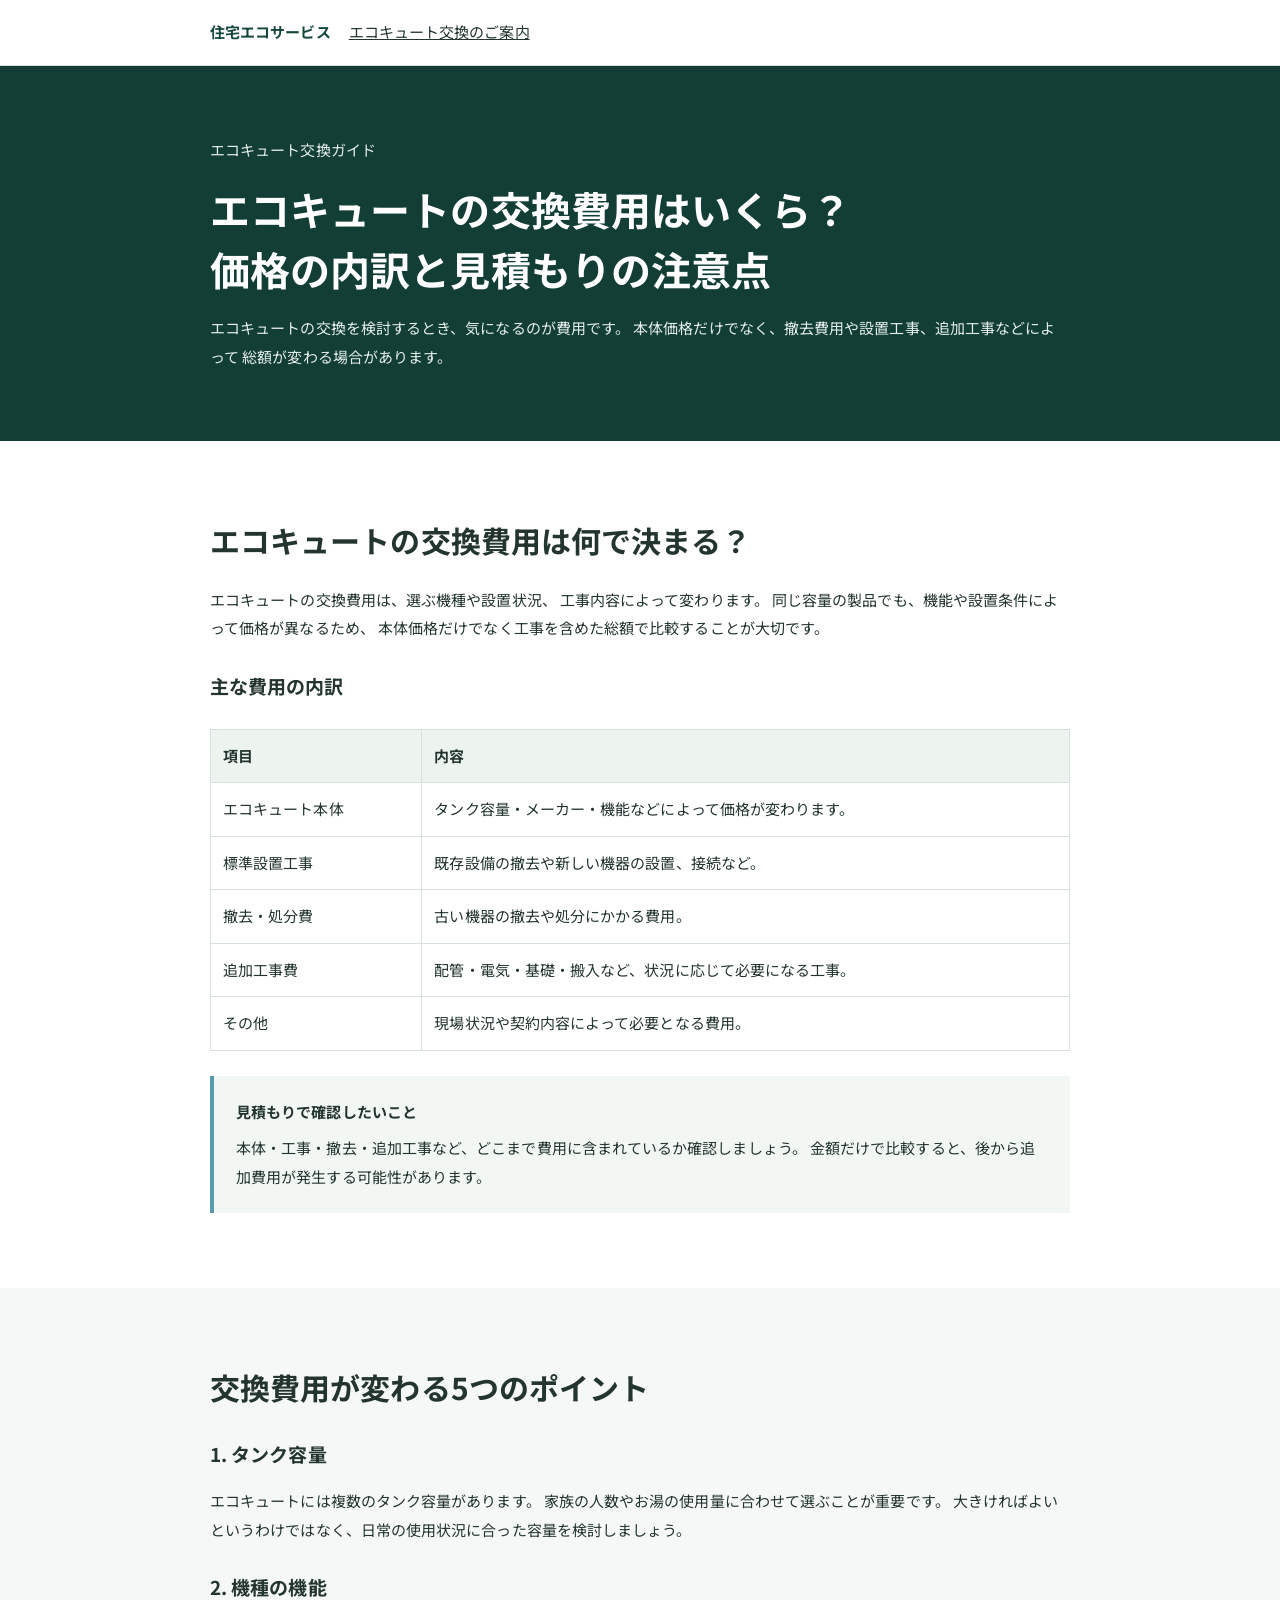
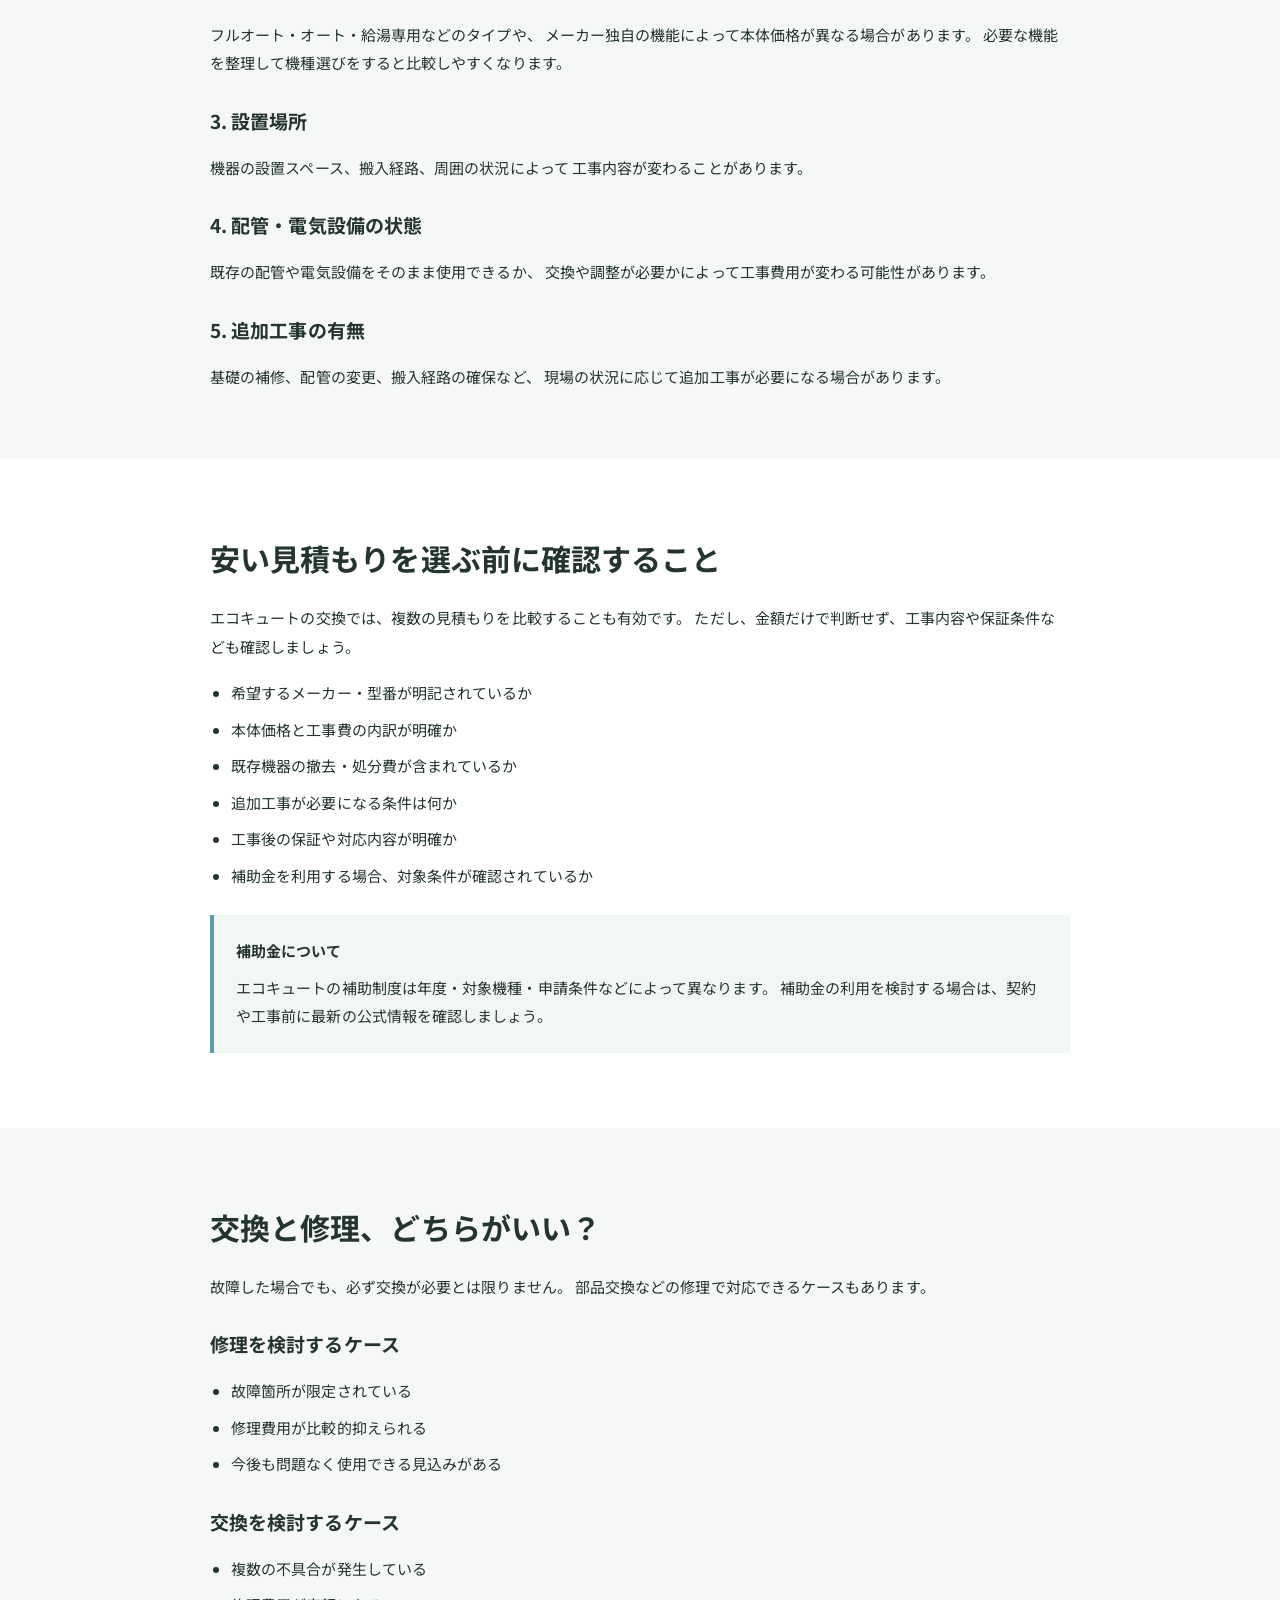
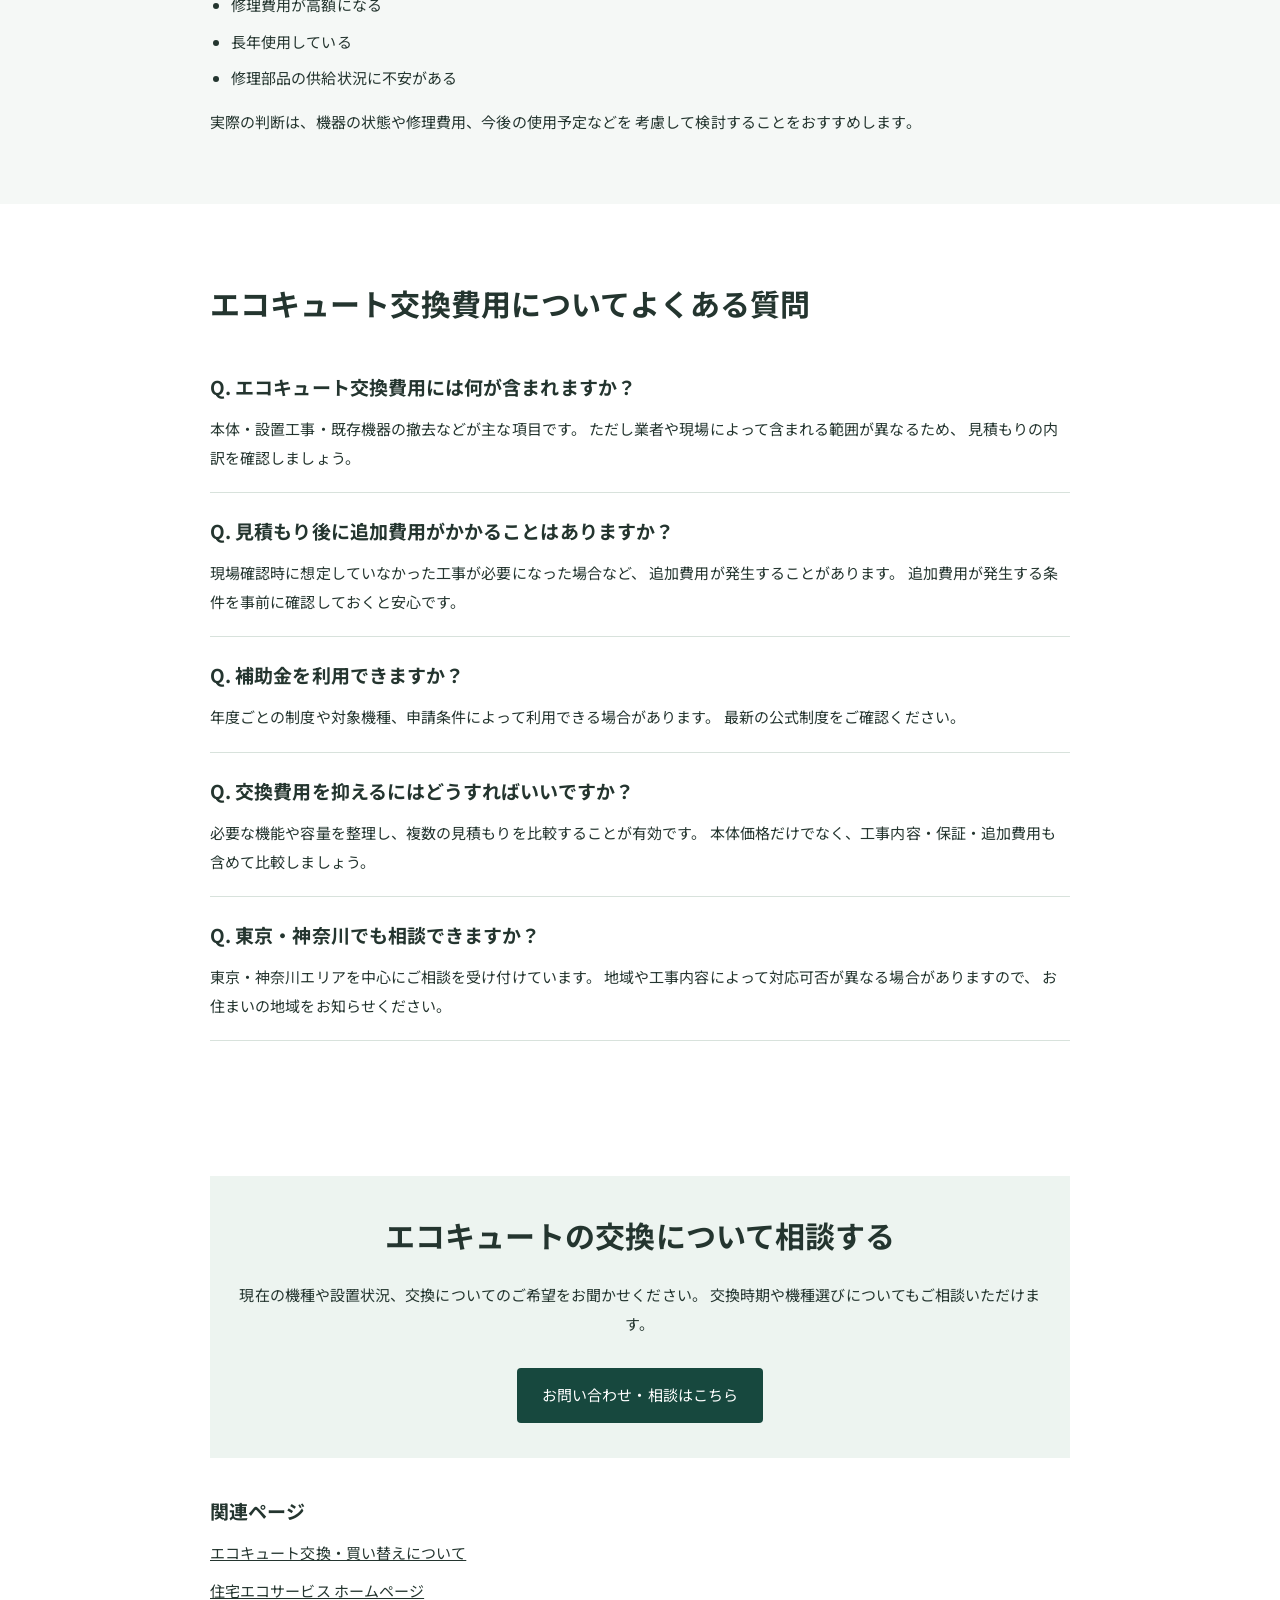
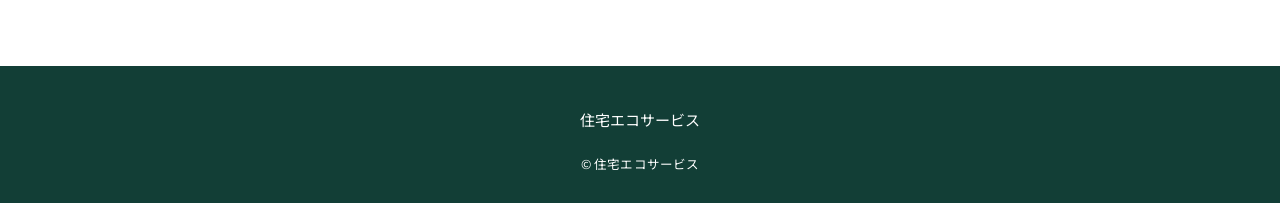
==== ecocute-cost.html @ 46968ae4 "Create ecocute-cost.html" ====
<!DOCTYPE html>
<html lang="ja">
<head>
  <meta charset="utf-8">
  <meta name="viewport" content="width=device-width, initial-scale=1">

  <title>エコキュート交換費用はいくら？費用の内訳と注意点｜住宅エコサービス</title>

  <meta name="description" content="エコキュート交換費用は機種・設置状況・工事内容によって異なります。本体価格、工事費、追加費用の内訳や見積もり時の注意点を分かりやすく解説。東京・神奈川で交換を検討中の方へ。">

  <link rel="canonical" href="https://jutakuecoservice-art.github.io/jutaku-eco-service/ecocute-cost.html">

  <link rel="stylesheet" href="style.css">

  <style>
    .cost-page {
      color: #24352f;
      line-height: 1.9;
    }

    .cost-wrap {
      max-width: 900px;
      margin: auto;
      padding: 0 20px;
    }

    .cost-hero {
      background: #123e36;
      color: white;
      padding: 55px 20px;
    }

    .cost-hero h1 {
      font-size: clamp(26px, 4vw, 40px);
      line-height: 1.5;
      margin: 15px 0;
    }

    .cost-hero p {
      color: #e4eee9;
    }

    .cost-section {
      padding: 50px 0;
    }

    .cost-section h2 {
      font-size: clamp(22px, 3vw, 30px);
      line-height: 1.6;
      margin-bottom: 22px;
    }

    .cost-section h3 {
      font-size: 19px;
      margin: 25px 0 10px;
    }

    .cost-section p {
      margin-bottom: 18px;
    }

    .cost-box {
      background: #f2f7f4;
      padding: 22px;
      border-left: 4px solid #5a9bb0;
      margin: 25px 0;
    }

    .cost-box strong {
      display: block;
      margin-bottom: 8px;
    }

    .cost-list {
      padding-left: 1.4em;
    }

    .cost-list li {
      margin: 8px 0;
    }

    .cost-table {
      width: 100%;
      border-collapse: collapse;
      margin: 25px 0;
    }

    .cost-table th,
    .cost-table td {
      border: 1px solid #d8e2dc;
      padding: 12px;
      text-align: left;
    }

    .cost-table th {
      background: #edf4f0;
    }

    .cost-faq {
      border-bottom: 1px solid #d8e2dc;
      padding: 20px 0;
    }

    .cost-faq h3 {
      margin: 0 0 10px;
    }

    .cost-faq p {
      margin: 0;
    }

    .cost-cta {
      background: #edf4f0;
      text-align: center;
      padding: 35px 20px;
      margin: 35px 0;
    }

    .cost-cta h2 {
      margin-top: 0;
    }

    .cost-cta a {
      display: inline-block;
      background: #17483e;
      color: white;
      text-decoration: none;
      padding: 13px 25px;
      margin-top: 12px;
      border-radius: 4px;
    }

    .cost-links a {
      display: block;
      margin: 10px 0;
    }

    @media(max-width:600px) {
      .cost-table th,
      .cost-table td {
        padding: 8px;
        font-size: 14px;
      }
    }
  </style>
</head>

<body class="cost-page">

<header style="padding:18px 20px;border-bottom:1px solid #ddd">
  <div class="cost-wrap">
    <a href="./" style="color:#17483e;text-decoration:none;font-weight:bold">
      住宅エコサービス
    </a>
    <span style="margin-left:15px">
      <a href="ecocute.html">エコキュート交換のご案内</a>
    </span>
  </div>
</header>

<main>

  <section class="cost-hero">
    <div class="cost-wrap">
      <p>エコキュート交換ガイド</p>

      <h1>エコキュートの交換費用はいくら？<br>価格の内訳と見積もりの注意点</h1>

      <p>
        エコキュートの交換を検討するとき、気になるのが費用です。
        本体価格だけでなく、撤去費用や設置工事、追加工事などによって
        総額が変わる場合があります。
      </p>
    </div>
  </section>

  <section class="cost-section">
    <div class="cost-wrap">

      <h2>エコキュートの交換費用は何で決まる？</h2>

      <p>
        エコキュートの交換費用は、選ぶ機種や設置状況、
        工事内容によって変わります。
        同じ容量の製品でも、機能や設置条件によって価格が異なるため、
        本体価格だけでなく工事を含めた総額で比較することが大切です。
      </p>

      <h3>主な費用の内訳</h3>

      <table class="cost-table">
        <thead>
          <tr>
            <th>項目</th>
            <th>内容</th>
          </tr>
        </thead>

        <tbody>
          <tr>
            <td>エコキュート本体</td>
            <td>タンク容量・メーカー・機能などによって価格が変わります。</td>
          </tr>

          <tr>
            <td>標準設置工事</td>
            <td>既存設備の撤去や新しい機器の設置、接続など。</td>
          </tr>

          <tr>
            <td>撤去・処分費</td>
            <td>古い機器の撤去や処分にかかる費用。</td>
          </tr>

          <tr>
            <td>追加工事費</td>
            <td>配管・電気・基礎・搬入など、状況に応じて必要になる工事。</td>
          </tr>

          <tr>
            <td>その他</td>
            <td>現場状況や契約内容によって必要となる費用。</td>
          </tr>
        </tbody>
      </table>

      <div class="cost-box">
        <strong>見積もりで確認したいこと</strong>
        本体・工事・撤去・追加工事など、どこまで費用に含まれているか確認しましょう。
        金額だけで比較すると、後から追加費用が発生する可能性があります。
      </div>

    </div>
  </section>

  <section class="cost-section" style="background:#f5f8f6">
    <div class="cost-wrap">

      <h2>交換費用が変わる5つのポイント</h2>

      <h3>1. タンク容量</h3>
      <p>
        エコキュートには複数のタンク容量があります。
        家族の人数やお湯の使用量に合わせて選ぶことが重要です。
        大きければよいというわけではなく、日常の使用状況に合った容量を検討しましょう。
      </p>

      <h3>2. 機種の機能</h3>
      <p>
        フルオート・オート・給湯専用などのタイプや、
        メーカー独自の機能によって本体価格が異なる場合があります。
        必要な機能を整理して機種選びをすると比較しやすくなります。
      </p>

      <h3>3. 設置場所</h3>
      <p>
        機器の設置スペース、搬入経路、周囲の状況によって
        工事内容が変わることがあります。
      </p>

      <h3>4. 配管・電気設備の状態</h3>
      <p>
        既存の配管や電気設備をそのまま使用できるか、
        交換や調整が必要かによって工事費用が変わる可能性があります。
      </p>

      <h3>5. 追加工事の有無</h3>
      <p>
        基礎の補修、配管の変更、搬入経路の確保など、
        現場の状況に応じて追加工事が必要になる場合があります。
      </p>

    </div>
  </section>

  <section class="cost-section">
    <div class="cost-wrap">

      <h2>安い見積もりを選ぶ前に確認すること</h2>

      <p>
        エコキュートの交換では、複数の見積もりを比較することも有効です。
        ただし、金額だけで判断せず、工事内容や保証条件なども確認しましょう。
      </p>

      <ul class="cost-list">
        <li>希望するメーカー・型番が明記されているか</li>
        <li>本体価格と工事費の内訳が明確か</li>
        <li>既存機器の撤去・処分費が含まれているか</li>
        <li>追加工事が必要になる条件は何か</li>
        <li>工事後の保証や対応内容が明確か</li>
        <li>補助金を利用する場合、対象条件が確認されているか</li>
      </ul>

      <div class="cost-box">
        <strong>補助金について</strong>
        エコキュートの補助制度は年度・対象機種・申請条件などによって異なります。
        補助金の利用を検討する場合は、契約や工事前に最新の公式情報を確認しましょう。
      </div>

    </div>
  </section>

  <section class="cost-section" style="background:#f5f8f6">
    <div class="cost-wrap">

      <h2>交換と修理、どちらがいい？</h2>

      <p>
        故障した場合でも、必ず交換が必要とは限りません。
        部品交換などの修理で対応できるケースもあります。
      </p>

      <h3>修理を検討するケース</h3>
      <ul class="cost-list">
        <li>故障箇所が限定されている</li>
        <li>修理費用が比較的抑えられる</li>
        <li>今後も問題なく使用できる見込みがある</li>
      </ul>

      <h3>交換を検討するケース</h3>
      <ul class="cost-list">
        <li>複数の不具合が発生している</li>
        <li>修理費用が高額になる</li>
        <li>長年使用している</li>
        <li>修理部品の供給状況に不安がある</li>
      </ul>

      <p>
        実際の判断は、機器の状態や修理費用、今後の使用予定などを
        考慮して検討することをおすすめします。
      </p>

    </div>
  </section>

  <section class="cost-section">
    <div class="cost-wrap">

      <h2>エコキュート交換費用についてよくある質問</h2>

      <div class="cost-faq">
        <h3>Q. エコキュート交換費用には何が含まれますか？</h3>
        <p>
          本体・設置工事・既存機器の撤去などが主な項目です。
          ただし業者や現場によって含まれる範囲が異なるため、
          見積もりの内訳を確認しましょう。
        </p>
      </div>

      <div class="cost-faq">
        <h3>Q. 見積もり後に追加費用がかかることはありますか？</h3>
        <p>
          現場確認時に想定していなかった工事が必要になった場合など、
          追加費用が発生することがあります。
          追加費用が発生する条件を事前に確認しておくと安心です。
        </p>
      </div>

      <div class="cost-faq">
        <h3>Q. 補助金を利用できますか？</h3>
        <p>
          年度ごとの制度や対象機種、申請条件によって利用できる場合があります。
          最新の公式制度をご確認ください。
        </p>
      </div>

      <div class="cost-faq">
        <h3>Q. 交換費用を抑えるにはどうすればいいですか？</h3>
        <p>
          必要な機能や容量を整理し、複数の見積もりを比較することが有効です。
          本体価格だけでなく、工事内容・保証・追加費用も含めて比較しましょう。
        </p>
      </div>

      <div class="cost-faq">
        <h3>Q. 東京・神奈川でも相談できますか？</h3>
        <p>
          東京・神奈川エリアを中心にご相談を受け付けています。
          地域や工事内容によって対応可否が異なる場合がありますので、
          お住まいの地域をお知らせください。
        </p>
      </div>

    </div>
  </section>

  <section class="cost-section">
    <div class="cost-wrap">

      <div class="cost-cta">
        <h2>エコキュートの交換について相談する</h2>

        <p>
          現在の機種や設置状況、交換についてのご希望をお聞かせください。
          交換時期や機種選びについてもご相談いただけます。
        </p>

        <a href="./#contact">お問い合わせ・相談はこちら</a>
      </div>

      <div class="cost-links">
        <h3>関連ページ</h3>
        <a href="ecocute.html">エコキュート交換・買い替えについて</a>
        <a href="./">住宅エコサービス ホームページ</a>
      </div>

    </div>
  </section>

</main>

<footer style="background:#123e36;color:white;padding:25px 20px;text-align:center">
  <div class="cost-wrap">
    <p>住宅エコサービス</p>
    <small>© 住宅エコサービス</small>
  </div>
</footer>

</body>
</html>
---- style.css ----
@import url('https://fonts.googleapis.com/css2?family=Noto+Sans+JP:wght@400;500;600;700;800&display=swap');
:root{--green:#17483e;--green-dark:#10362f;--green-light:#e9f1ed;--blue:#5a9bb0;--ink:#202b29;--muted:#66736f;--paper:#fff;--soft:#f5f8f6;--line:#dfe7e3;--max:1160px}
*{box-sizing:border-box}html{scroll-behavior:smooth;scroll-padding-top:90px}body{margin:0;color:var(--ink);font-family:"Noto Sans JP",sans-serif;line-height:1.85;background:#fff;font-size:15px}img{display:block;max-width:100%}a{color:inherit}button,input,select,textarea{font:inherit}.container{width:min(var(--max),calc(100% - 48px));margin-inline:auto}.skip-link{position:absolute;left:-9999px;top:0}.skip-link:focus{left:10px;z-index:99;background:#fff;padding:10px}.sr-only{position:absolute;width:1px;height:1px;padding:0;margin:-1px;overflow:hidden;clip:rect(0,0,0,0);white-space:nowrap;border:0}
.topbar{background:var(--green-dark);color:#e7f1ed;font-size:11px;letter-spacing:.04em}.topbar-inner{display:flex;justify-content:space-between;padding:6px 0}.site-header{position:sticky;top:0;z-index:20;background:rgba(255,255,255,.96);backdrop-filter:blur(12px);border-bottom:1px solid rgba(223,231,227,.8)}.header-inner{display:flex;align-items:center;justify-content:space-between;min-height:82px;gap:28px}.brand{display:flex;align-items:center;gap:11px;text-decoration:none;flex-shrink:0}.brand-mark{width:43px;height:43px;display:grid;place-items:center;border-radius:12px;background:var(--green);color:#fff;font-size:23px;font-weight:700}.brand-copy{display:flex;flex-direction:column;line-height:1.4}.brand-copy strong{font-size:17px;letter-spacing:.02em}.brand-copy small{font-size:9px;color:var(--muted);letter-spacing:.16em;margin-top:4px}.site-nav{display:flex;align-items:center;gap:25px}.site-nav a{font-size:12px;text-decoration:none;white-space:nowrap;font-weight:600}.site-nav a:hover,.footer-links a:hover{color:var(--blue)}.site-nav .nav-cta{background:var(--green);color:#fff;padding:12px 17px;border-radius:4px}.menu-toggle{display:none}
.hero{position:relative;min-height:610px;display:flex;align-items:center;color:#fff;overflow:hidden;background:var(--green-dark)}.hero-photo{position:absolute;inset:0;background:url("https://images.unsplash.com/photo-1600607687939-ce8a6c25118c?auto=format&fit=crop&w=2000&q=90") center 55%/cover no-repeat;transform:scale(1.02)}.hero-shade{position:absolute;inset:0;background:linear-gradient(90deg,rgba(12,42,36,.88) 0%,rgba(12,42,36,.70) 43%,rgba(12,42,36,.12) 100%)}.hero-content{position:relative;z-index:1;padding-top:72px;padding-bottom:100px}.eyebrow{color:var(--blue);font-size:11px;font-weight:800;letter-spacing:.19em;margin:0 0 15px}.eyebrow.light{color:#a6d6c4}.hero h1{font-size:clamp(34px,5vw,59px);line-height:1.45;letter-spacing:.025em;margin:0 0 20px;font-weight:700}.hero h1 span{color:#b4e0cf}.hero-lead{font-size:16px;line-height:2;margin:0 0 28px;color:#f0f5f2}.hero-actions{display:flex;gap:12px;flex-wrap:wrap}.button{min-height:49px;padding:13px 21px;display:inline-flex;align-items:center;justify-content:center;gap:20px;border:0;border-radius:4px;text-decoration:none;font-weight:700;font-size:13px;cursor:pointer;transition:transform .2s,background .2s}.button:hover{transform:translateY(-2px)}.button-primary{background:#c4e5d6;color:var(--green-dark)}.button-primary:hover{background:#d9f0e5}.button-ghost{border:1px solid rgba(255,255,255,.65);color:#fff;background:rgba(255,255,255,.06)}.hero-note{margin-top:30px;font-size:11px;color:#e0eae5;display:flex;align-items:center;gap:9px}.note-dot{width:7px;height:7px;border-radius:50%;background:#b4e0cf}.hero-bottom{position:absolute;z-index:1;bottom:0;left:0;right:0;display:flex;justify-content:space-between;padding-bottom:19px;font-size:10px;letter-spacing:.1em;color:#d4e3dc}.scroll-label{display:flex;align-items:center;gap:10px}.scroll-label i{display:inline-block;height:30px;width:1px;background:#c4e5d6}
.section-pad{padding:94px 0}.intro-grid,.company-grid{display:grid;grid-template-columns:.85fr 1.15fr;gap:90px}.intro h2,.section-heading h2,.promise h2,.area h2,.contact h2,.company h2{font-size:clamp(27px,3.2vw,39px);line-height:1.55;letter-spacing:.015em;margin:0;font-weight:700}.intro-copy p{margin:0 0 17px;color:#52615c;font-size:14px}.text-link{display:inline-flex;align-items:center;gap:15px;color:var(--green);font-weight:700;font-size:12px;text-decoration:none;border-bottom:1px solid #a8c6b8;padding:5px 0}.text-link span{font-size:16px}.intro-copy .text-link{margin-top:7px}
.services{background:var(--soft)}.section-heading{display:flex;justify-content:space-between;align-items:end;gap:35px;margin-bottom:37px}.section-heading>p{font-size:12px;color:var(--muted);margin:0 0 5px}.service-grid{display:grid;grid-template-columns:repeat(2,minmax(0,1fr));gap:22px}.service-card{background:#fff;border:1px solid var(--line);min-width:0;transition:box-shadow .25s,transform .25s}.service-card:hover{transform:translateY(-3px);box-shadow:0 14px 35px rgba(24,58,47,.08)}.service-card img{width:100%;height:230px;object-fit:cover}.service-body{padding:25px 27px 29px}.service-number{font-size:9px;color:var(--blue);letter-spacing:.16em;font-weight:800}.service-body h3{font-size:19px;line-height:1.55;margin:9px 0 11px}.service-body p{font-size:12px;color:var(--muted);min-height:54px;margin:0 0 16px}.service-simple{display:flex;align-items:center;min-height:270px;background:#eaf2ee}.simple-icon{margin-left:28px;width:70px;height:70px;flex:0 0 70px;display:grid;place-items:center;border-radius:50%;background:#d2e5db;color:var(--green);font-size:39px}.small-note{font-size:10px;color:#77837e;margin:17px 0 0}
.promise{background:var(--green-dark);color:#fff}.promise-grid{display:grid;grid-template-columns:.8fr 1.2fr;gap:100px}.promise-heading>p:last-child{font-size:13px;color:#c3d4cd;margin-top:20px;max-width:300px}.promise-list article{display:grid;grid-template-columns:54px 1fr;gap:20px;padding:24px 0;border-bottom:1px solid rgba(255,255,255,.16)}.promise-list article:first-child{padding-top:0}.promise-list article>span{font-size:12px;color:#a6d6c4;font-weight:700;letter-spacing:.1em}.promise-list h3{font-size:17px;margin:0 0 6px}.promise-list p{font-size:12px;color:#c3d4cd;margin:0}
.flow-grid{display:grid;grid-template-columns:repeat(4,1fr);gap:18px}.flow-grid article{position:relative;background:var(--soft);padding:24px 20px 25px;border-top:2px solid #a8cdbb}.flow-no{font-size:9px;color:var(--blue);font-weight:800;letter-spacing:.12em}.flow-icon{font-size:28px;color:var(--green);margin:15px 0 8px}.flow-grid h3{font-size:15px;margin:0 0 8px}.flow-grid p{font-size:11px;color:var(--muted);margin:0}
.area{background:#edf4f0}.area-inner{display:grid;grid-template-columns:1fr 1fr;gap:50px;align-items:center}.area-large{font-size:27px;color:var(--green);font-weight:700;margin:18px 0 8px}.area-inner>div:first-child>p:last-child{font-size:12px;color:var(--muted);max-width:420px}.area-art{min-height:260px;position:relative;overflow:hidden;display:grid;place-items:center;background:#dce9e2;border-radius:50% 42% 48% 40%}.area-circle{position:absolute;border:1px solid rgba(23,72,62,.2);border-radius:50%;width:270px;height:270px}.circle-two{width:190px;height:190px}.area-pin{font-size:56px;color:var(--green);z-index:1}.area-art span{position:absolute;font-size:10px;font-weight:800;letter-spacing:.16em;color:var(--green)}.area-art span:nth-of-type(1){top:24%;left:20%}.area-art span:nth-of-type(2){right:12%;bottom:23%}
.contact{background:#163f36;color:#fff}.contact-heading{text-align:center;max-width:680px;margin:0 auto 35px}.contact-heading>p:last-child{color:#c6d9d1;font-size:13px}.contact-options{display:grid;grid-template-columns:repeat(3,1fr);gap:12px;margin-bottom:35px}.contact-option{display:flex;align-items:center;gap:13px;padding:18px 17px;background:rgba(255,255,255,.08);border:1px solid rgba(255,255,255,.18);text-decoration:none;min-width:0}.contact-option:hover{background:rgba(255,255,255,.14)}.contact-symbol{width:39px;height:39px;display:grid;place-items:center;border-radius:50%;background:#c4e5d6;color:var(--green-dark);font-size:19px;flex-shrink:0}.line-symbol{font-weight:800}.contact-option>span:nth-child(2){display:flex;flex-direction:column;min-width:0}.contact-option strong{font-size:13px}.contact-option small{font-size:10px;color:#c6d9d1;overflow-wrap:anywhere}.contact-option>b{margin-left:auto;color:#c4e5d6}.form-panel{background:#fff;color:var(--ink);max-width:760px;margin:0 auto;padding:38px 42px;border-radius:5px}.form-heading h3{font-size:22px;margin:0}.form-heading p{font-size:12px;color:var(--muted);margin:5px 0 23px}.form-row{margin-bottom:18px}.form-row label{display:block;font-weight:700;font-size:12px;margin-bottom:7px}.form-row em{font-style:normal;font-size:9px;color:#b34c43;margin-left:6px}.form-row input,.form-row select,.form-row textarea{display:block;width:100%;border:1px solid #d6dfda;border-radius:3px;background:#fbfcfb;padding:12px 13px;outline:none;font-size:13px;color:var(--ink)}.form-row input:focus,.form-row select:focus,.form-row textarea:focus{border-color:#559783;box-shadow:0 0 0 3px rgba(85,151,131,.12)}.form-row textarea{resize:vertical}.privacy-check{display:flex;align-items:flex-start;gap:9px;font-size:11px;color:var(--muted);margin:20px 0}.privacy-check input{margin-top:5px}.privacy-check a{color:var(--green)}.submit-button{width:100%;background:var(--green);color:#fff}.submit-button:hover{background:#235b4f}.form-status{font-size:11px;color:#9b5b28;margin:12px 0 0}.form-status.success{color:#236b4f}.form-status.error{color:#b33e35}.form-panel .small-note{margin-top:8px}
.company-grid{align-items:start}.company-grid>div:first-child>p:last-child{font-size:12px;color:var(--muted)}.company-table{margin:0}.company-table>div{display:grid;grid-template-columns:150px 1fr;border-bottom:1px solid var(--line);padding:15px 0;gap:20px}.company-table dt{font-size:12px;font-weight:700}.company-table dd{font-size:12px;color:#53615b;margin:0;overflow-wrap:anywhere}
.site-footer{background:#102f29;color:#fff}.footer-main{padding:36px 0 30px;display:grid;grid-template-columns:1fr 1fr;gap:22px;align-items:center}.brand-footer .brand-mark{background:#c4e5d6;color:var(--green-dark)}.brand-footer .brand-copy small{color:#b5cbc1}.footer-main>p{font-size:12px;color:#c6d9d1;text-align:right}.footer-links{grid-column:1/-1;display:flex;flex-wrap:wrap;gap:22px;padding-top:17px;border-top:1px solid rgba(255,255,255,.14)}.footer-links a{font-size:11px;color:#d0ded8;text-decoration:none}.footer-bottom{border-top:1px solid rgba(255,255,255,.1);padding:13px 0;font-size:10px;color:#9fb6ac}.floating-contact{position:fixed;right:18px;bottom:18px;z-index:15;display:flex;gap:15px;align-items:center;background:#c4e5d6;color:var(--green-dark);text-decoration:none;padding:13px 18px;border-radius:50px;box-shadow:0 6px 20px rgba(0,0,0,.14);font-size:12px;font-weight:800}
@media(max-width:980px){.site-nav{gap:13px}.site-nav a{font-size:11px}.site-nav .nav-cta{padding:10px}.intro-grid,.company-grid{gap:45px}.promise-grid{gap:50px}.service-card img{height:200px}}
@media(max-width:760px){.container{width:min(var(--max),calc(100% - 36px))}.topbar-inner{font-size:9px;gap:12px}.topbar-inner span:last-child{text-align:right}.header-inner{min-height:70px}.brand-mark{width:38px;height:38px;font-size:20px}.brand-copy strong{font-size:15px}.menu-toggle{display:flex;width:42px;height:42px;border:1px solid var(--line);background:#fff;border-radius:4px;flex-direction:column;justify-content:center;align-items:center;gap:5px}.menu-toggle>span:not(.sr-only){width:18px;height:2px;background:var(--green)}.site-nav{display:none;position:absolute;top:100%;left:0;right:0;background:#fff;border-bottom:1px solid var(--line);padding:14px 22px 22px;align-items:stretch;flex-direction:column;gap:0;box-shadow:0 10px 18px rgba(0,0,0,.06)}.site-nav.is-open{display:flex}.site-nav a{padding:12px 0;font-size:13px;border-bottom:1px solid var(--line)}.site-nav .nav-cta{padding:12px 15px;margin-top:12px;text-align:center;border:0}.hero{min-height:620px}.hero-photo{background-position:60% center}.hero-shade{background:linear-gradient(90deg,rgba(12,42,36,.86),rgba(12,42,36,.45))}.hero-content{padding-top:64px;padding-bottom:105px}.hero h1{font-size:clamp(32px,8vw,46px)}.hero-lead{font-size:13px}.hero-bottom{font-size:9px}.section-pad{padding:66px 0}.intro-grid,.company-grid,.promise-grid,.area-inner{grid-template-columns:1fr;gap:26px}.intro h2,.section-heading h2,.promise h2,.area h2,.contact h2,.company h2{font-size:29px}.intro-copy p{font-size:13px}.section-heading{display:block;margin-bottom:26px}.section-heading>p{margin-top:13px}.service-grid{grid-template-columns:1fr;gap:16px}.service-card img{height:220px}.service-body{padding:21px}.service-body p{min-height:0}.service-simple{min-height:0}.simple-icon{margin-left:20px;width:54px;height:54px;flex-basis:54px;font-size:30px}.promise-list article{grid-template-columns:38px 1fr;gap:12px}.flow-grid{grid-template-columns:repeat(2,1fr);gap:12px}.flow-grid article{padding:18px 15px}.area-art{min-height:220px;max-width:420px;width:100%;margin:auto}.contact-options{grid-template-columns:1fr;gap:9px}.contact-option{padding:14px}.form-panel{padding:25px 20px}.form-heading h3{font-size:20px}.company-table>div{grid-template-columns:115px 1fr;gap:12px}.footer-main{grid-template-columns:1fr;gap:14px}.footer-main>p{text-align:left;margin:0}.footer-links{grid-column:auto;gap:14px}.floating-contact{right:12px;bottom:12px;padding:11px 15px}}
@media(max-width:380px){.container{width:calc(100% - 28px)}.topbar-inner span:last-child{max-width:58%}.hero-actions{align-items:stretch;flex-direction:column;max-width:290px}.hero-actions .button{justify-content:space-between}.flow-grid{grid-template-columns:1fr}.company-table>div{grid-template-columns:100px 1fr}}
@media(prefers-reduced-motion:reduce){html{scroll-behavior:auto}*,*::before,*::after{transition:none!important}}


/* ===== Premium visual refinement ===== */
:root{--green:#123f37;--green-dark:#092d2a;--green-light:#eaf3ee;--blue:#3d91a4;--gold:#c9ad70;--ink:#152b2b;--muted:#61716d;--soft:#f4f7f5}
body{letter-spacing:.005em}
.topbar{background:#082623;color:#dce9e4}
.header-inner{min-height:88px}
.brand-mark{background:linear-gradient(145deg,#1d6655,#0f3c34);box-shadow:0 5px 14px rgba(14,61,51,.15);border-radius:10px}
.site-nav a{font-size:12px}
.site-nav .nav-cta{background:linear-gradient(135deg,#164f43,#0b342d);box-shadow:0 6px 15px rgba(10,55,46,.14);padding:13px 18px}
.hero{min-height:690px}
.hero-photo{background-image:url("https://images.unsplash.com/photo-1600607687939-ce8a6c25118c?auto=format&fit=crop&w=2200&q=90");background-position:center 52%}
.hero-shade{background:linear-gradient(90deg,rgba(5,29,28,.92) 0%,rgba(5,29,28,.75) 37%,rgba(5,29,28,.18) 75%,rgba(5,29,28,.06) 100%)}
.hero-content{padding-top:84px;padding-bottom:118px}
.hero .eyebrow{color:#d5bd83}
.hero h1{font-size:clamp(40px,5.4vw,68px);line-height:1.38;letter-spacing:.045em;text-shadow:0 2px 22px rgba(0,0,0,.18)}
.hero h1 span{color:#d8c18b}
.hero-lead{font-size:16px;line-height:2.05;color:#f4f7f4}
.hero-actions .button-primary{background:linear-gradient(135deg,#d9c28a,#bda365);color:#1b332d;box-shadow:0 10px 25px rgba(0,0,0,.15)}
.hero-actions .button-ghost{border-color:rgba(255,255,255,.72);backdrop-filter:blur(8px)}
.hero-trust{display:flex;gap:14px;margin-top:32px;max-width:570px}
.hero-trust>div{min-width:130px;padding:10px 14px;border:1px solid rgba(218,198,143,.45);background:rgba(6,34,31,.33);backdrop-filter:blur(6px);display:grid;grid-template-columns:28px 1fr;column-gap:8px;align-items:center}
.trust-icon{grid-row:span 2;color:#d9c28a;font-size:22px;text-align:center}
.hero-trust strong{font-size:11px;color:#fff}
.hero-trust small{font-size:9px;color:#d9e4de}
.hero-note{font-size:10px}
.hero-bottom{color:#e8eee9}
.quick-services{position:relative;z-index:2;margin-top:-1px;background:#fff;border-bottom:1px solid #e4eae6;box-shadow:0 14px 35px rgba(14,46,39,.07)}
.quick-service-grid{display:grid;grid-template-columns:repeat(4,1fr)}
.quick-service-grid>a{display:flex;align-items:center;gap:13px;min-height:106px;padding:20px 18px;text-decoration:none;border-right:1px solid #e2e9e5;transition:background .2s}
.quick-service-grid>a:first-child{border-left:1px solid #e2e9e5}
.quick-service-grid>a:hover{background:#f2f7f4}
.quick-number{font-size:11px;letter-spacing:.08em;color:#b59b5e;font-weight:800}
.quick-service-grid>a>span:nth-child(2){display:flex;flex-direction:column;gap:3px;min-width:0}
.quick-service-grid strong{font-size:12px;color:#193d36}
.quick-service-grid small{font-size:10px;color:#6c7a74}
.quick-service-grid b{margin-left:auto;color:#43806e;font-size:17px}
.section-pad{padding:105px 0}
.eyebrow{letter-spacing:.22em}
.intro h2,.section-heading h2,.promise h2,.area h2,.contact h2,.company h2{letter-spacing:.035em}
.intro-grid{gap:105px}
.intro{background:linear-gradient(180deg,#fff 0%,#fcfdfc 100%)}
.intro-copy p{font-size:14px;line-height:2.05}
.services{background:#f3f6f4;position:relative}
.services:before{content:"";display:block;height:4px;width:100%;position:absolute;top:0;background:linear-gradient(90deg,#c7b17a,#e4d7b3,#4b9680,#173f37)}
.section-heading{margin-bottom:43px}
.service-grid{gap:24px}
.service-card{border:0;box-shadow:0 7px 24px rgba(17,54,44,.055);border-radius:4px;overflow:hidden}
.service-card:hover{box-shadow:0 18px 38px rgba(17,54,44,.13)}
.service-card img{height:250px;filter:saturate(.88)}
.service-body{padding:27px 28px 31px}
.service-number{color:#9e854b;letter-spacing:.18em}
.service-body h3{font-size:20px}
.service-body p{font-size:12px;line-height:1.95}
.service-simple{background:linear-gradient(135deg,#eaf2ed,#f7f9f7)}
.simple-icon{background:#d8e7df;color:#17483e}
.promise{background:linear-gradient(115deg,#092e2b,#103f3a 60%,#164b4b);position:relative;overflow:hidden}
.promise:after{content:"";position:absolute;right:-100px;top:-160px;width:450px;height:450px;border:1px solid rgba(213,189,131,.18);border-radius:50%;box-shadow:0 0 0 55px rgba(213,189,131,.035),0 0 0 110px rgba(213,189,131,.025);pointer-events:none}
.promise-grid{position:relative;z-index:1}
.promise-list article{border-color:rgba(213,189,131,.22)}
.promise-list article>span{color:#d9c28a}
.flow-grid article{border-top-color:#bda365;background:#f6f8f6}
.flow-icon{color:#1e6654}
.area{background:linear-gradient(120deg,#edf4ef,#f8faf8)}
.area-art{background:radial-gradient(circle at 50% 45%,#f8fbf8,#d7e7df);border:1px solid #d2e0d8}
.contact{background:linear-gradient(125deg,#0b302c,#123f39 65%,#16494a)}
.contact-heading .eyebrow{color:#d9c28a}
.contact-options{gap:14px}
.contact-option{border-color:rgba(218,198,143,.25);background:rgba(255,255,255,.075);transition:transform .2s,background .2s}
.contact-option:hover{transform:translateY(-3px);background:rgba(255,255,255,.12)}
.contact-symbol{background:#e0c98e;color:#173b33}
.line-symbol{background:#08b65a;color:white}
.form-panel{box-shadow:0 22px 60px rgba(0,0,0,.13);border-radius:6px}
.form-heading h3{letter-spacing:.02em}
.submit-button{background:linear-gradient(135deg,#174e42,#0d382f)}
.company-table>div{padding:17px 0}
.company-table dt{color:#214a40}
.site-footer{background:#082521}
.footer-bottom{color:#a4b9b0}
.floating-contact{background:linear-gradient(135deg,#d9c28a,#bda365);color:#17372f;border-radius:5px;padding:13px 18px;gap:12px;box-shadow:0 8px 24px rgba(0,0,0,.22)}
.floating-contact b{font-size:11px}
@media(max-width:980px){.hero{min-height:650px}.quick-service-grid>a{padding:16px 12px;gap:8px}.quick-service-grid strong{font-size:11px}.hero-trust>div{min-width:115px}}
@media(max-width:760px){
 .header-inner{min-height:72px}
 .hero{min-height:670px}
 .hero-photo{background-position:62% center}
 .hero-shade{background:linear-gradient(90deg,rgba(5,29,28,.88),rgba(5,29,28,.63) 65%,rgba(5,29,28,.30))}
 .hero-content{padding-top:65px;padding-bottom:115px}
 .hero h1{font-size:clamp(37px,9vw,52px);line-height:1.48}
 .hero-trust{gap:7px;flex-wrap:wrap}
 .hero-trust>div{min-width:0;flex:1;padding:8px 7px;grid-template-columns:22px 1fr;column-gap:5px}
 .hero-trust strong{font-size:9px}
 .hero-trust small{font-size:8px}
 .quick-service-grid{grid-template-columns:repeat(2,1fr)}
 .quick-service-grid>a{min-height:82px;border-bottom:1px solid #e2e9e5;padding:14px 10px}
 .quick-service-grid>a:nth-child(odd){border-left:1px solid #e2e9e5}
 .quick-service-grid strong{font-size:11px}
 .quick-service-grid small{font-size:9px}
 .section-pad{padding:72px 0}
 .service-card img{height:220px}
 .intro-grid{gap:22px}
 .floating-contact{right:10px;bottom:10px}
}
@media(max-width:380px){.hero-trust>div{flex-basis:100%}.hero-trust{max-width:260px}.quick-service-grid>a{gap:7px;padding:12px 8px}.quick-number{font-size:9px}}
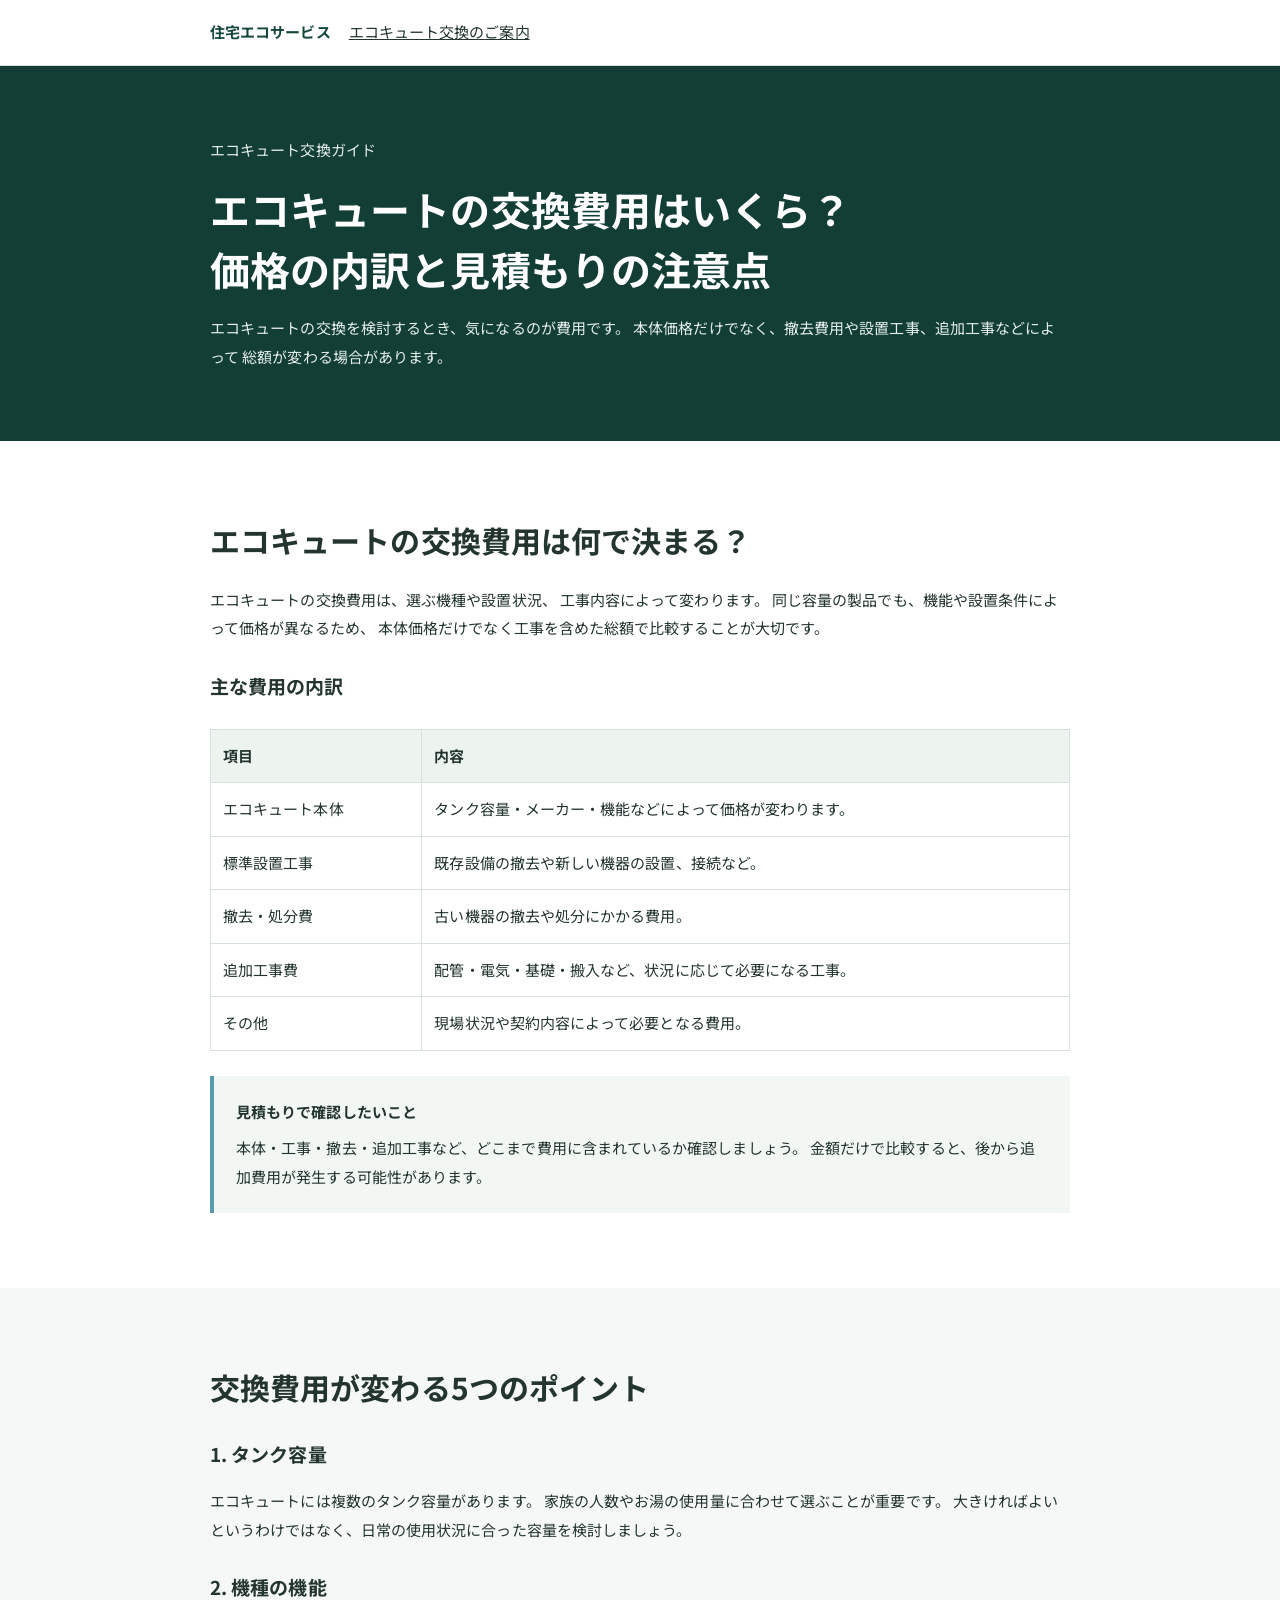
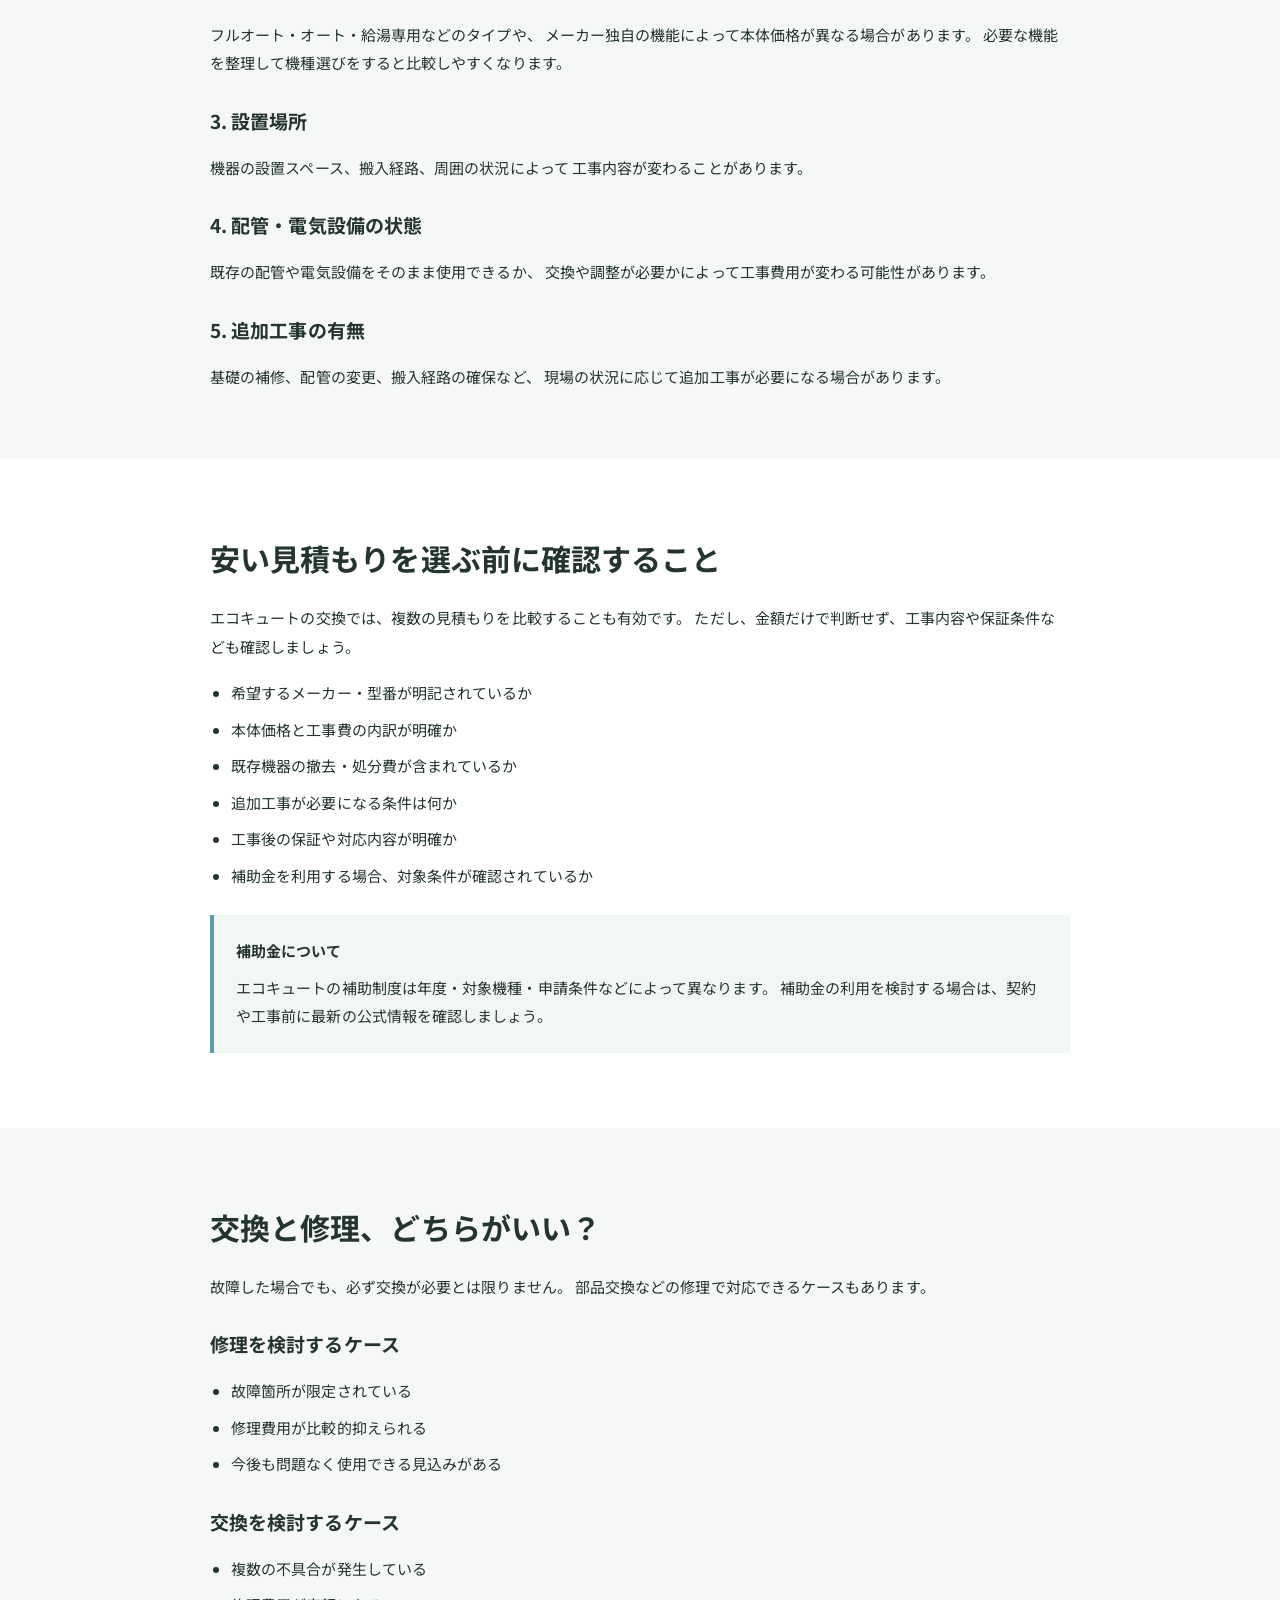
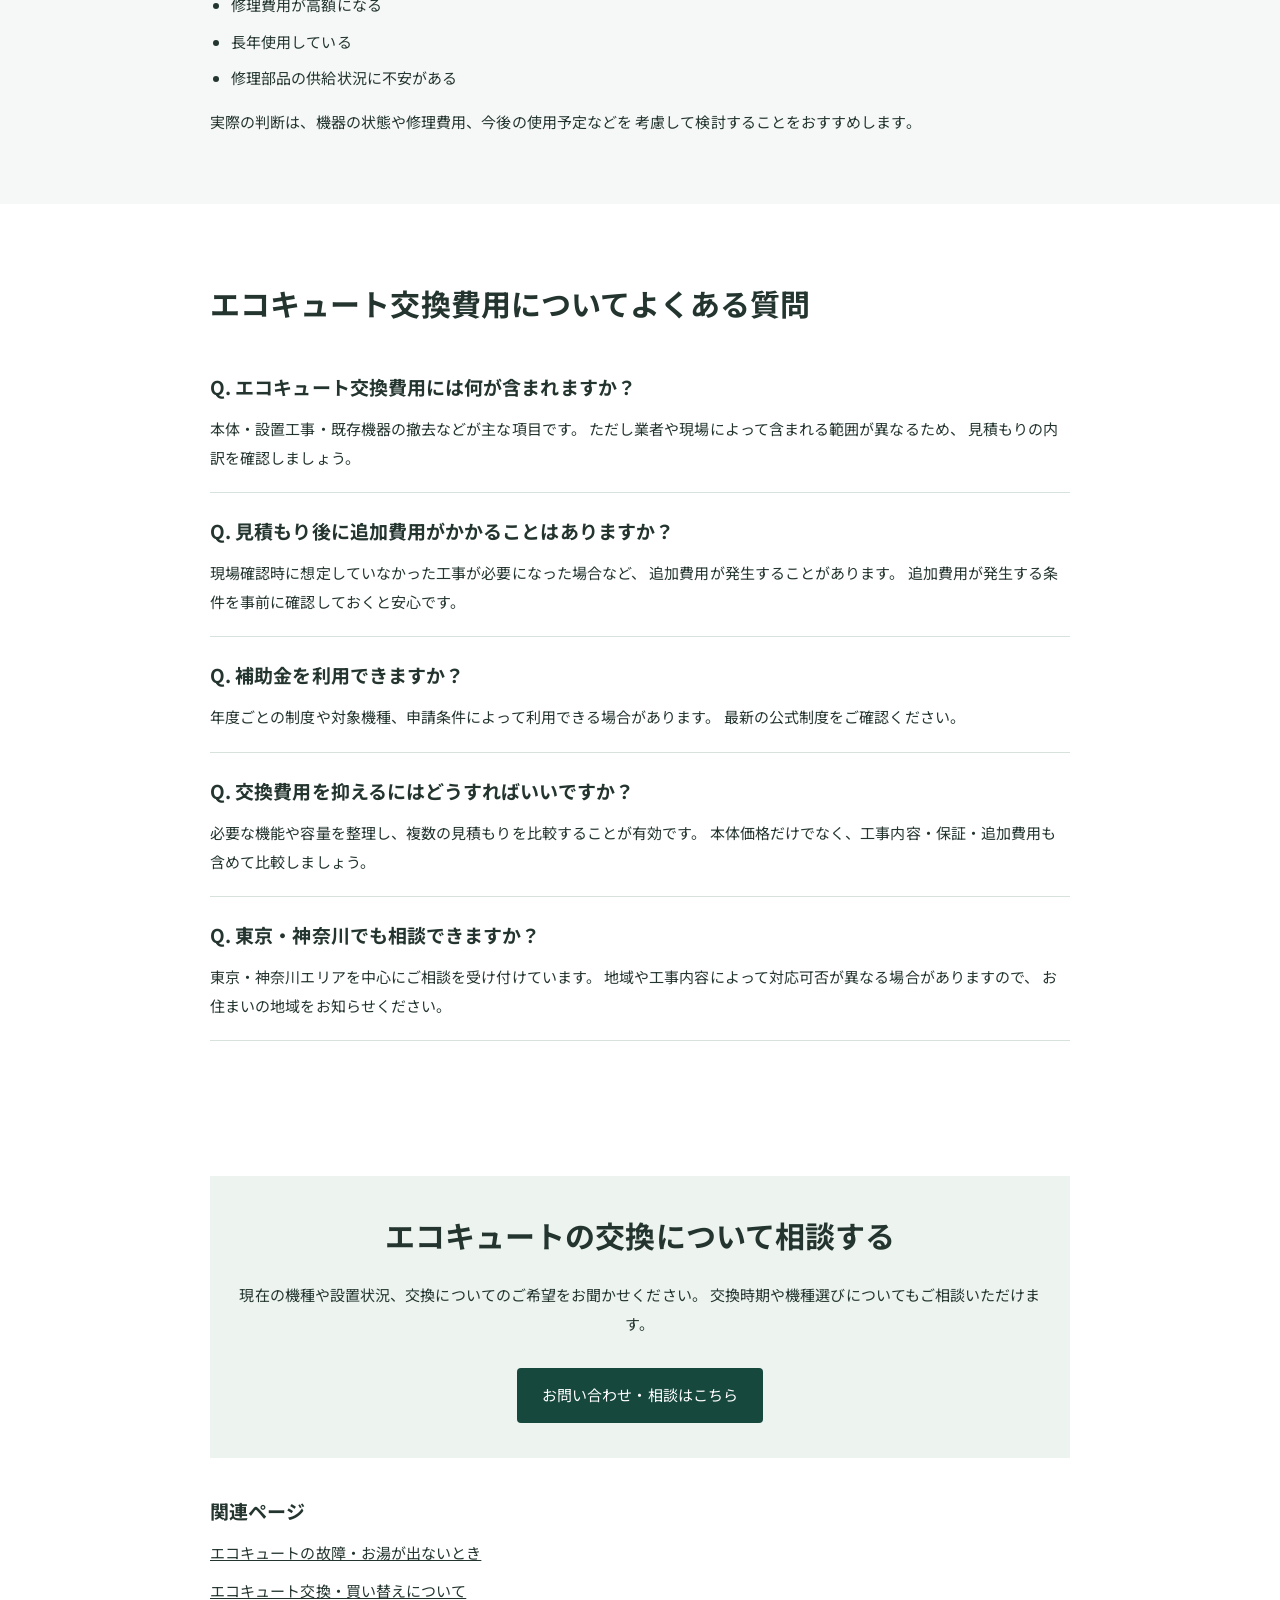
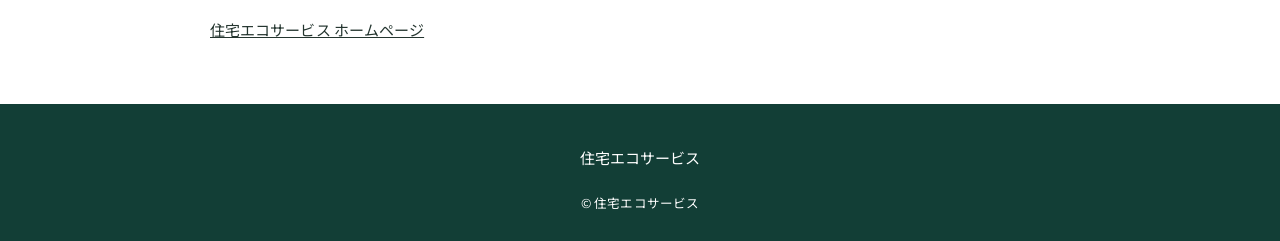
==== commit 21eb5a6b: "Update ecocute-cost.html" ====
--- a/ecocute-cost.html
+++ b/ecocute-cost.html
@@ -402,6 +402,7 @@
 
       <div class="cost-links">
         <h3>関連ページ</h3>
+       <a href="ecocute-trouble.html">エコキュートの故障・お湯が出ないとき</a>
         <a href="ecocute.html">エコキュート交換・買い替えについて</a>
         <a href="./">住宅エコサービス ホームページ</a>
       </div>
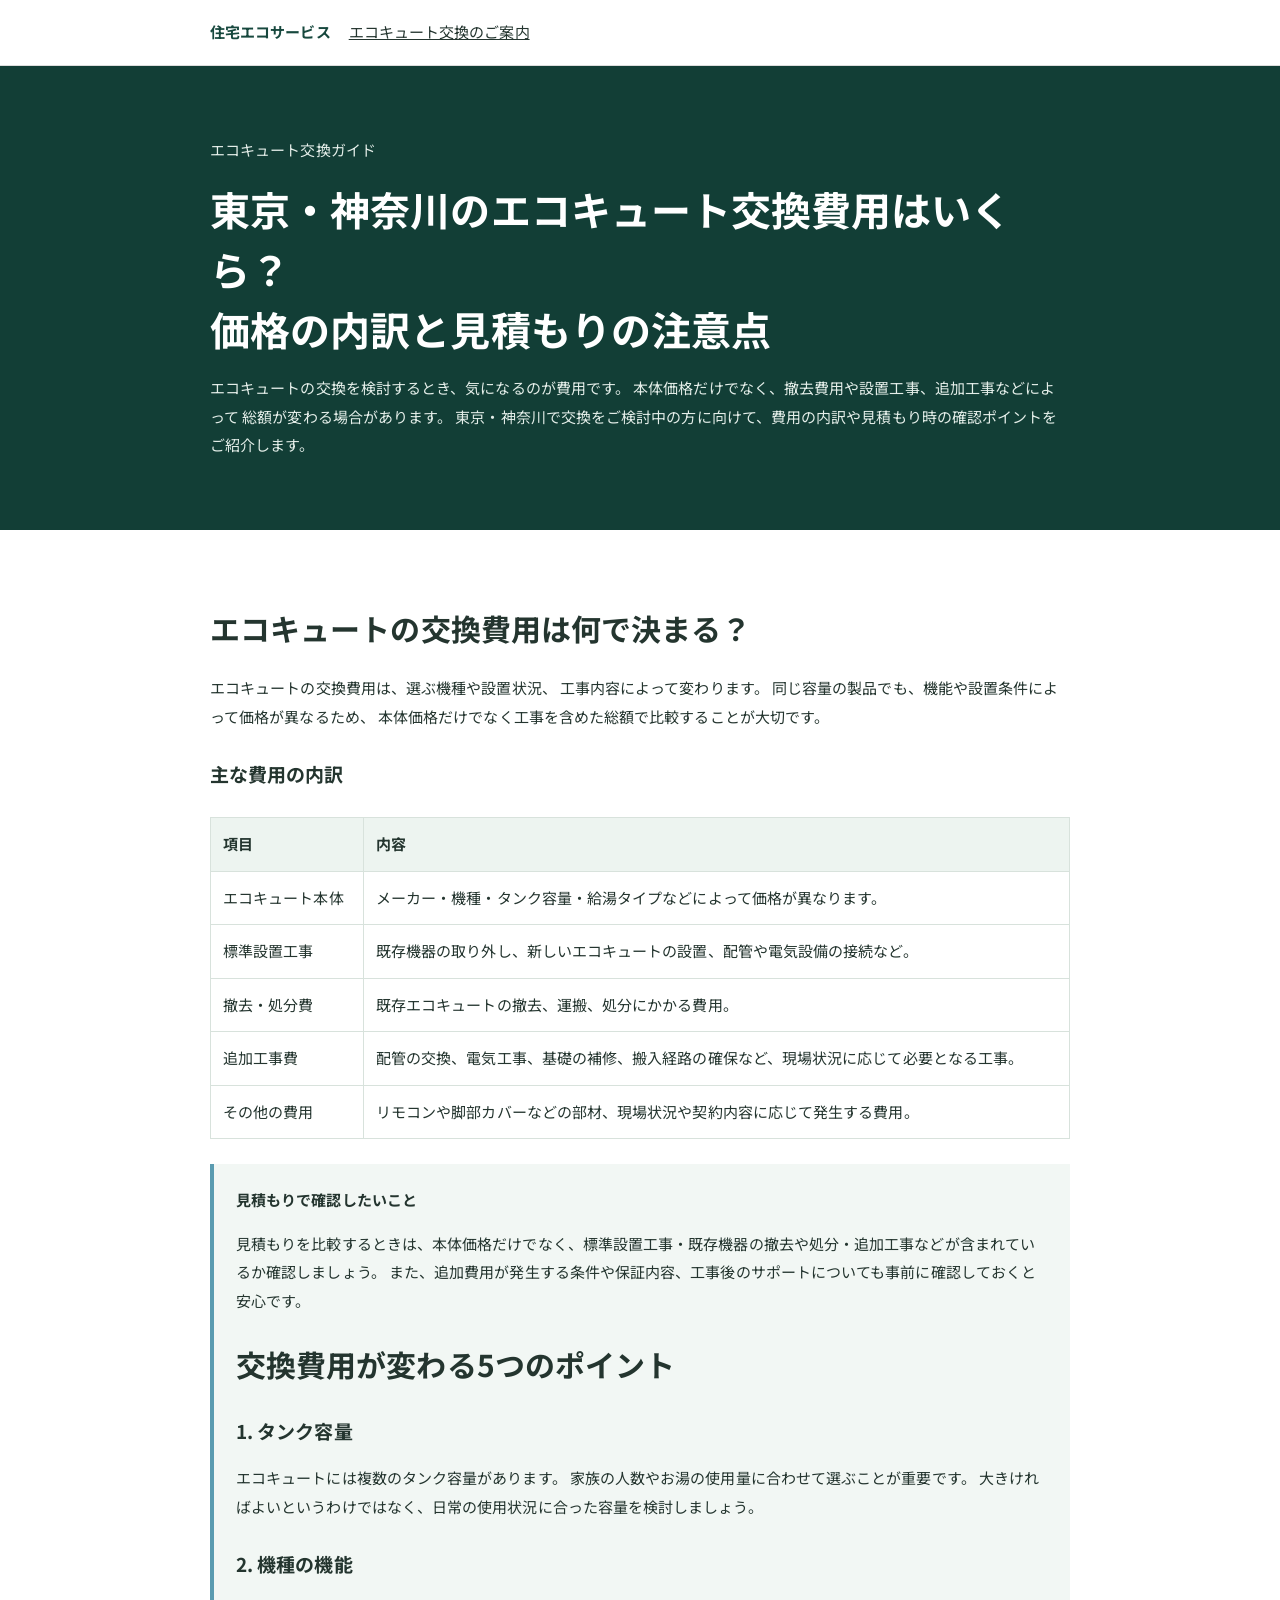
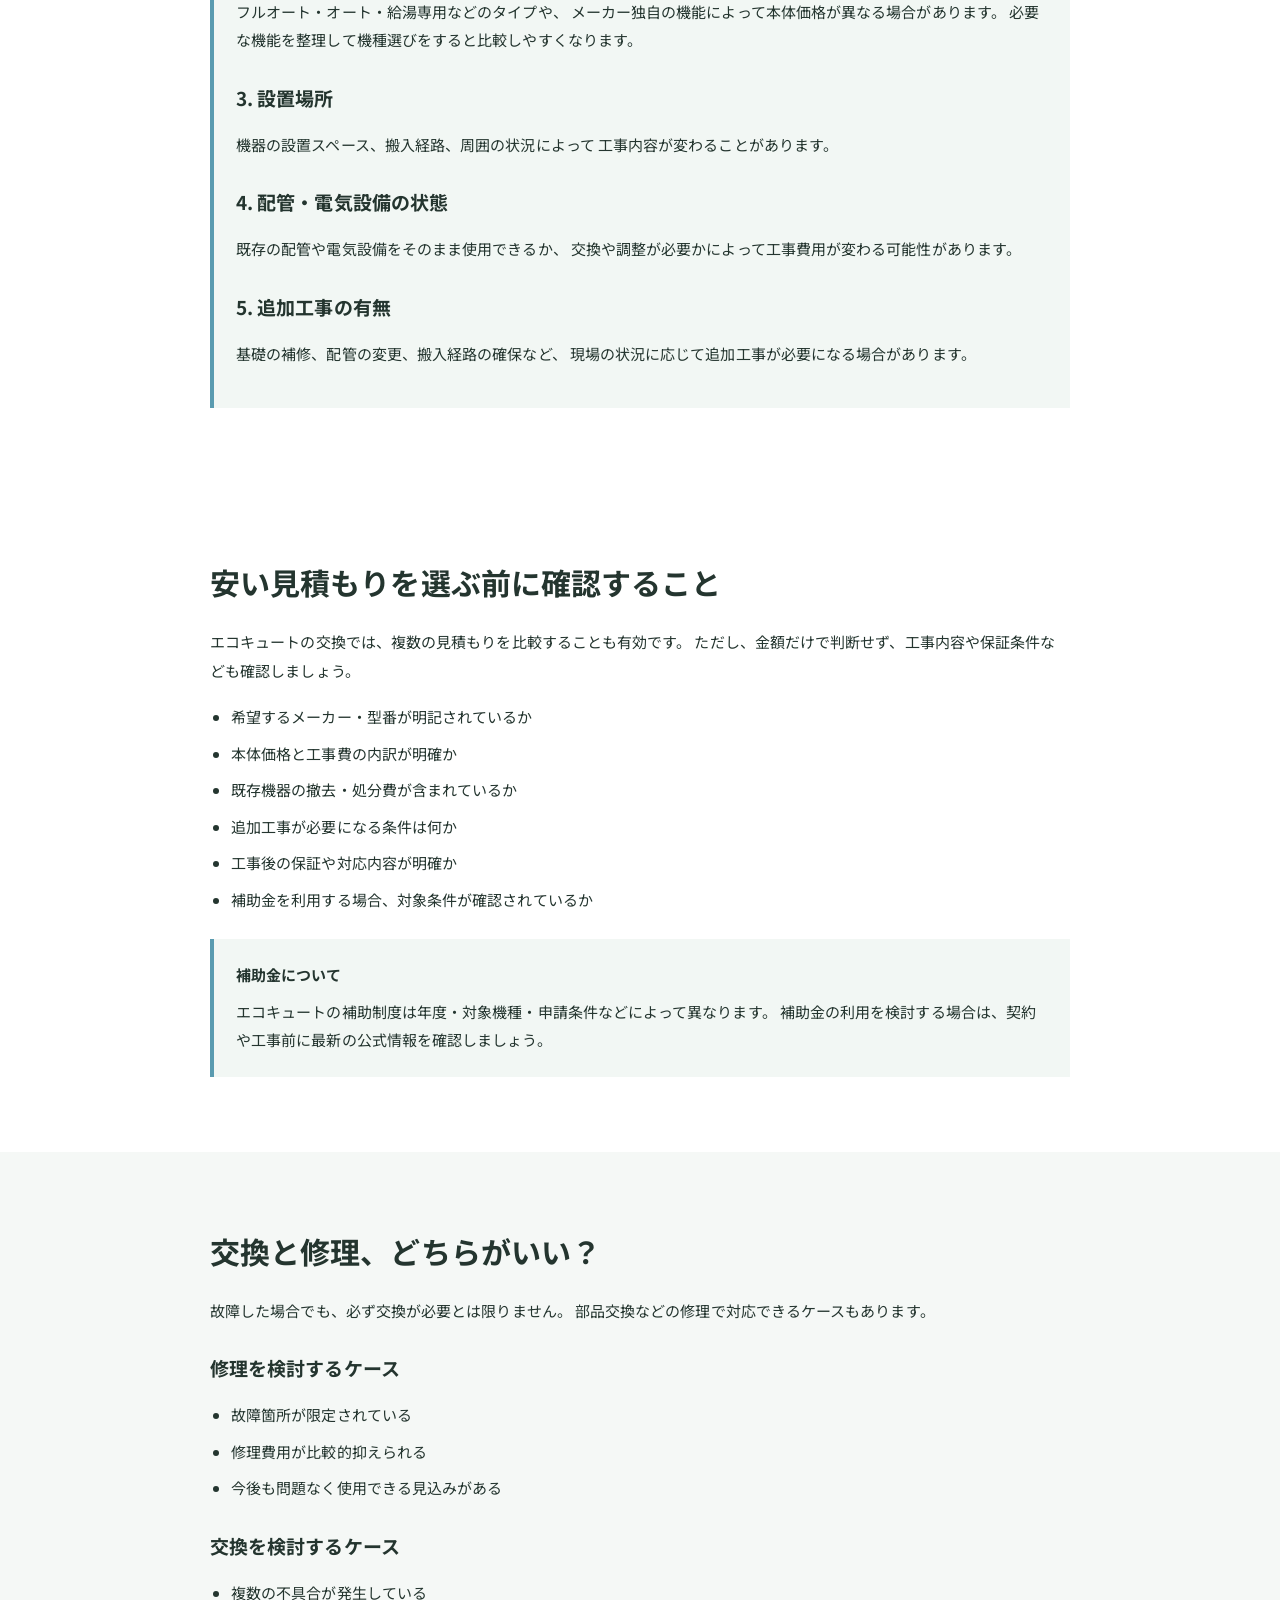
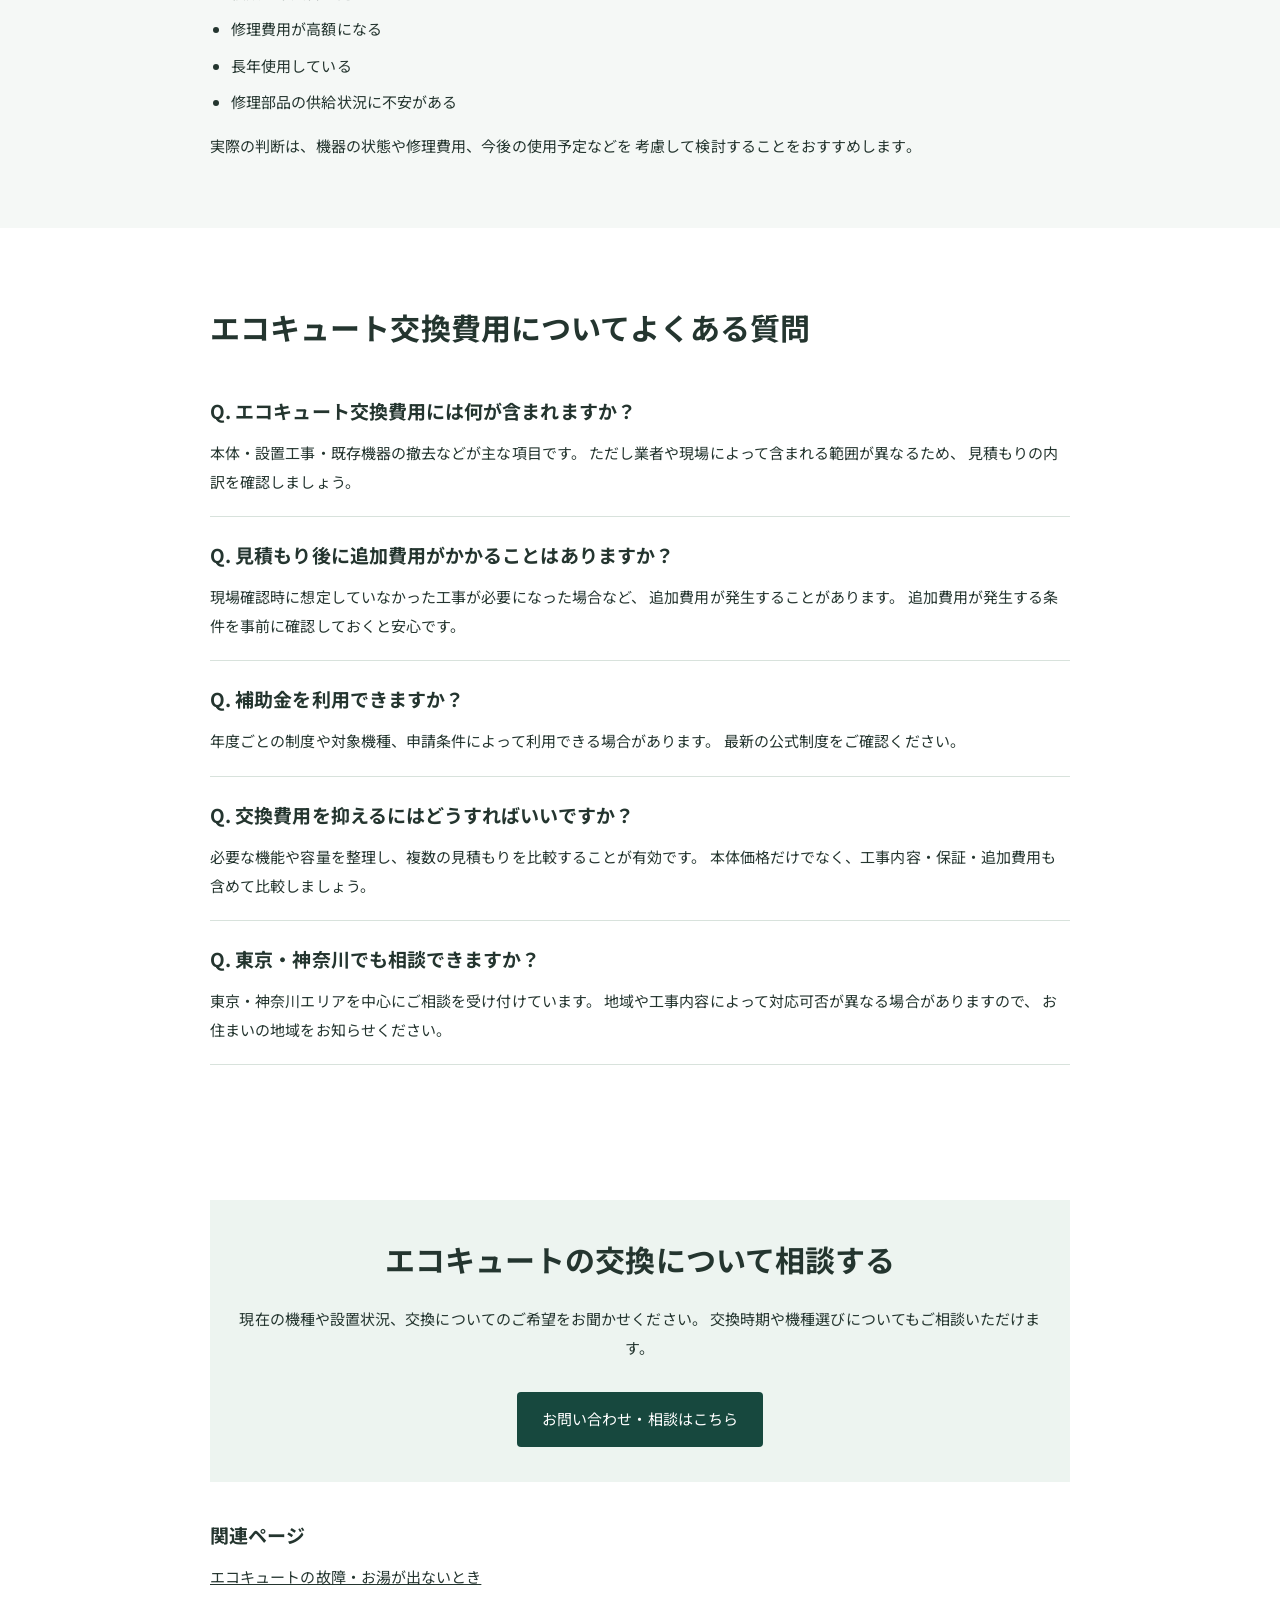
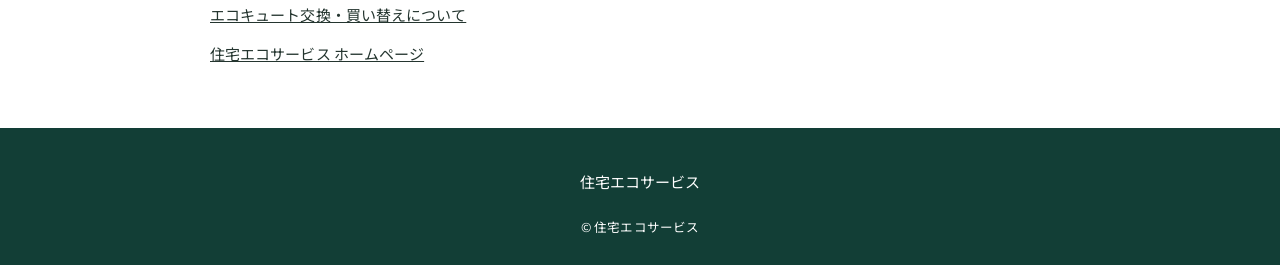
==== commit bb95fb05: "Update ecocute-cost.html" ====
--- a/ecocute-cost.html
+++ b/ecocute-cost.html
@@ -164,14 +164,14 @@
   <section class="cost-hero">
     <div class="cost-wrap">
       <p>エコキュート交換ガイド</p>
-
-      <h1>エコキュートの交換費用はいくら？<br>価格の内訳と見積もりの注意点</h1>
-
-      <p>
-        エコキュートの交換を検討するとき、気になるのが費用です。
-        本体価格だけでなく、撤去費用や設置工事、追加工事などによって
-        総額が変わる場合があります。
-      </p>
+<h1>東京・神奈川のエコキュート交換費用はいくら？<br>価格の内訳と見積もりの注意点</h1>
+
+<p>
+  エコキュートの交換を検討するとき、気になるのが費用です。
+  本体価格だけでなく、撤去費用や設置工事、追加工事などによって
+  総額が変わる場合があります。
+  東京・神奈川で交換をご検討中の方に向けて、費用の内訳や見積もり時の確認ポイントをご紹介します。
+</p>
     </div>
   </section>
 
@@ -197,45 +197,40 @@
           </tr>
         </thead>
 
-        <tbody>
-          <tr>
-            <td>エコキュート本体</td>
-            <td>タンク容量・メーカー・機能などによって価格が変わります。</td>
-          </tr>
-
-          <tr>
-            <td>標準設置工事</td>
-            <td>既存設備の撤去や新しい機器の設置、接続など。</td>
-          </tr>
-
-          <tr>
-            <td>撤去・処分費</td>
-            <td>古い機器の撤去や処分にかかる費用。</td>
-          </tr>
-
-          <tr>
-            <td>追加工事費</td>
-            <td>配管・電気・基礎・搬入など、状況に応じて必要になる工事。</td>
-          </tr>
-
-          <tr>
-            <td>その他</td>
-            <td>現場状況や契約内容によって必要となる費用。</td>
-          </tr>
-        </tbody>
+    <tbody>
+  <tr>
+    <td>エコキュート本体</td>
+    <td>メーカー・機種・タンク容量・給湯タイプなどによって価格が異なります。</td>
+  </tr>
+
+  <tr>
+    <td>標準設置工事</td>
+    <td>既存機器の取り外し、新しいエコキュートの設置、配管や電気設備の接続など。</td>
+  </tr>
+
+  <tr>
+    <td>撤去・処分費</td>
+    <td>既存エコキュートの撤去、運搬、処分にかかる費用。</td>
+  </tr>
+
+  <tr>
+    <td>追加工事費</td>
+    <td>配管の交換、電気工事、基礎の補修、搬入経路の確保など、現場状況に応じて必要となる工事。</td>
+  </tr>
+
+  <tr>
+    <td>その他の費用</td>
+    <td>リモコンや脚部カバーなどの部材、現場状況や契約内容に応じて発生する費用。</td>
+  </tr>
+</tbody>
       </table>
 
       <div class="cost-box">
-        <strong>見積もりで確認したいこと</strong>
-        本体・工事・撤去・追加工事など、どこまで費用に含まれているか確認しましょう。
-        金額だけで比較すると、後から追加費用が発生する可能性があります。
-      </div>
-
-    </div>
-  </section>
-
-  <section class="cost-section" style="background:#f5f8f6">
-    <div class="cost-wrap">
+       <strong>見積もりで確認したいこと</strong>
+<p>
+  見積もりを比較するときは、本体価格だけでなく、標準設置工事・既存機器の撤去や処分・追加工事などが含まれているか確認しましょう。
+  また、追加費用が発生する条件や保証内容、工事後のサポートについても事前に確認しておくと安心です。
+</p>
 
       <h2>交換費用が変わる5つのポイント</h2>
 
